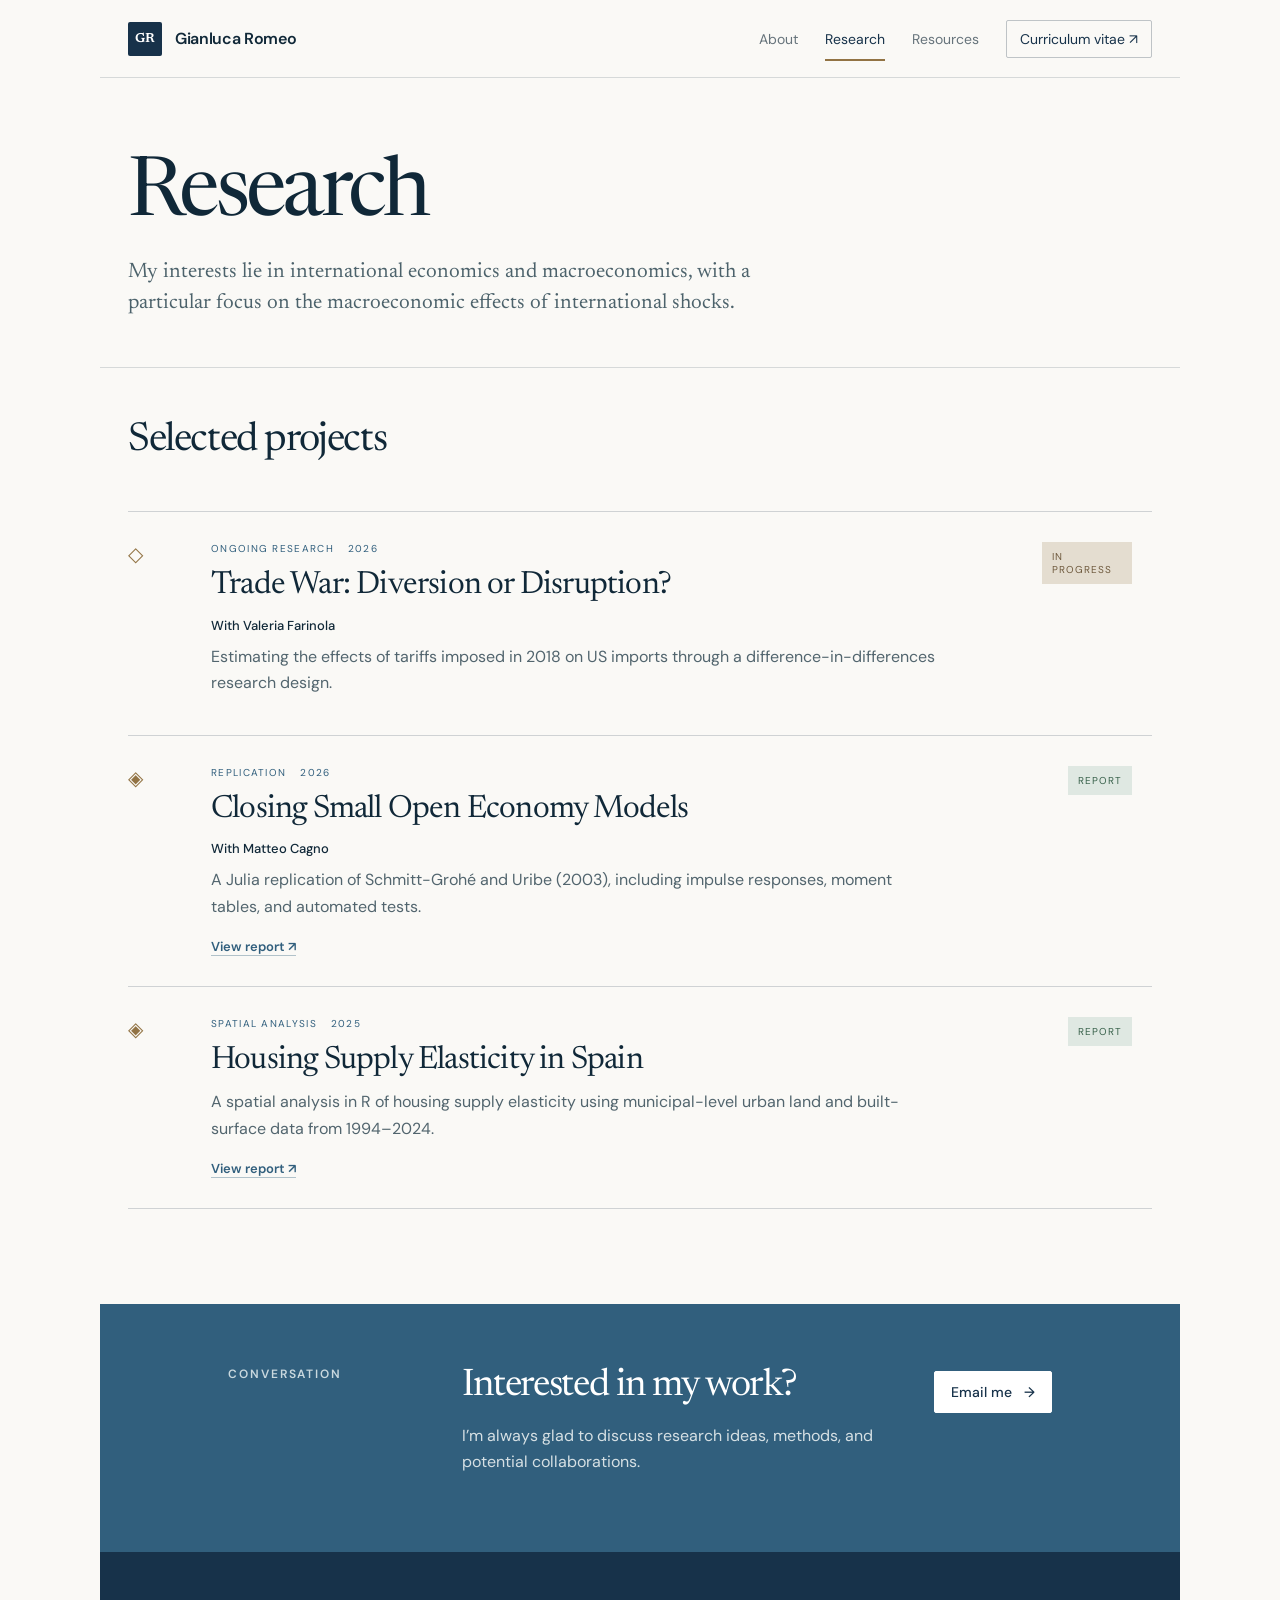
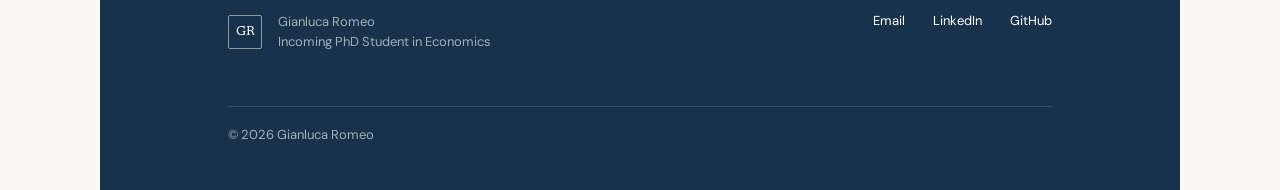
==== research.html @ e88b4da5 "personal website" ====
<!doctype html>
<html lang="en">
<head>
  <meta charset="UTF-8">
  <meta name="viewport" content="width=device-width, initial-scale=1">
  <meta name="description" content="Research by Gianluca Romeo in international economics, macroeconomics, housing markets, and applied econometrics.">
  <meta name="theme-color" content="#0d2538">
  <title>Research — Gianluca Romeo</title>
  <link rel="preconnect" href="https://fonts.googleapis.com">
  <link rel="preconnect" href="https://fonts.gstatic.com" crossorigin>
  <link href="https://fonts.googleapis.com/css2?family=DM+Sans:wght@400;500;600&family=Newsreader:opsz,wght@6..72,400;6..72,500&display=swap" rel="stylesheet">
  <link rel="stylesheet" href="assets/style.css">
</head>
<body>
  <header class="site-header">
    <a class="wordmark" href="index.html" aria-label="Gianluca Romeo, home">
      <span class="monogram">GR</span><span>Gianluca Romeo</span>
      <!-- <span class="header-institutions" aria-hidden="true"><span></span><img src="assets/unipd.png" alt=""><img src="assets/dsea.png" alt=""></span> -->
    </a>
    <nav aria-label="Primary navigation"><a href="index.html">About</a><a class="active" href="research.html">Research</a><a href="resources.html">Resources</a><a class="nav-cta" href="assets/cv.pdf">Curriculum vitae ↗</a></nav>
  </header>

  <main>
    <section class="research-hero wrap">
      <h1>Research</h1>
      <p>My interests lie in international economics and macroeconomics, with a particular focus on the macroeconomic effects of international shocks.</p>
    </section>

    <section class="projects wrap" aria-labelledby="projects-title">
      <div class="section-heading"><h2 id="projects-title">Selected projects</h2></div>
      <article class="project featured">
        <div class="project-number">◇</div>
        <div class="project-main">
          <div class="project-meta"><span>Ongoing research</span><span>2026</span></div>
          <h3>Trade War: Diversion or Disruption?</h3>
          <p class="coauthor">With Valeria Farinola</p>
          <p>Estimating the effects of tariffs imposed in 2018 on US imports through a difference-in-differences research design.</p>
        </div>
        <span class="project-status">In progress</span>
      </article>
      <article class="project">
        <div class="project-number">◈</div>
        <div class="project-main">
          <div class="project-meta"><span>Replication</span><span>2026</span></div>
          <h3>Closing Small Open Economy Models</h3>
          <p class="coauthor">With Matteo Cagno</p>
          <p>A Julia replication of Schmitt-Grohé and Uribe (2003), including impulse responses, moment tables, and automated tests.</p>
          <a class="text-link" href="https://gianluca-romeo.github.io/CSOEM_Replication/">View report <span>↗</span></a>
        </div>
        <span class="project-status complete">Report</span>
      </article>
      <article class="project">
        <div class="project-number">◈</div>
        <div class="project-main">
          <div class="project-meta"><span>Spatial analysis</span><span>2025</span></div>
          <h3>Housing Supply Elasticity in Spain</h3>
          <p>A spatial analysis in R of housing supply elasticity using municipal-level urban land and built-surface data from 1994–2024.</p>
          <a class="text-link" href="https://gianluca-romeo.github.io/HSE_Spain/">View report <span>↗</span></a>
        </div>
        <span class="project-status complete">Report</span>
      </article>
    </section>

    <section class="research-contact wrap">
      <p class="section-label">Conversation</p>
      <div><h2>Interested in my work?</h2><p>I’m always glad to discuss research ideas, methods, and potential collaborations.</p></div>
      <a class="button primary" href="mailto:gianlucaromeo2000@gmail.com">Email me <span>→</span></a>
    </section>
  </main>

  <footer class="site-footer wrap">
    <div><span class="monogram light">GR</span><p>Gianluca Romeo<br>Incoming PhD Student in Economics</p></div>
    <div class="footer-links"><a href="mailto:gianlucaromeo2000@gmail.com">Email</a><a href="https://www.linkedin.com/in/gianluca-romeo-a92a56165/">LinkedIn</a><a href="https://github.com/gianluca-romeo">GitHub</a></div>
    <p class="copyright">© 2026 Gianluca Romeo</p>
  </footer>
</body>
</html>
---- assets/style.css ----
:root{--ink:#102838;--navy:#0d2538;--paper:#f4f1ea;--white:#fffefa;--mist:#e5e9e5;--blue:#285c7a;--gold:#b6955f;--muted:#607078;--sans:"DM Sans",sans-serif;--serif:"Newsreader",Georgia,serif;--max:1200px}*{box-sizing:border-box}html{scroll-behavior:smooth}body{margin:0;background:var(--paper);color:var(--ink);font-family:var(--sans);font-size:16px;-webkit-font-smoothing:antialiased}a{color:inherit;text-decoration:none}.wrap{max-width:var(--max);margin:0 auto;padding-left:42px;padding-right:42px}.site-header{height:90px;max-width:var(--max);margin:0 auto;padding:0 42px;display:flex;align-items:center;justify-content:space-between;border-bottom:1px solid rgba(13,37,56,.15)}.wordmark{display:flex;align-items:center;gap:13px;font-weight:600;letter-spacing:-.02em}.monogram{width:38px;height:38px;border-radius:50%;display:inline-grid;place-items:center;background:var(--navy);color:white;font-family:var(--serif);font-size:15px}.site-header nav{display:flex;align-items:center;gap:32px;font-size:14px}.site-header nav a{color:var(--muted);position:relative}.site-header nav a:hover,.site-header nav a.active{color:var(--navy)}.site-header nav a.active:after{content:"";position:absolute;left:0;right:0;bottom:-13px;height:2px;background:var(--gold)}.site-header .nav-cta{padding:11px 17px;border:1px solid rgba(13,37,56,.25);color:var(--navy);transition:.2s}.site-header .nav-cta:hover{background:var(--navy);color:white;border-color:var(--navy)}.site-header .nav-cta:after{display:none}.hero{display:grid;grid-template-columns:1.12fr .88fr;gap:78px;min-height:680px;padding-top:76px;padding-bottom:86px;align-items:center}.kicker,.section-label{text-transform:uppercase;letter-spacing:.16em;font-size:12px;font-weight:600;color:var(--blue);margin:0 0 27px}.hero h1,.research-hero h1{font:400 clamp(54px,6.1vw,82px)/.98 var(--serif);letter-spacing:-.045em;margin:0;max-width:760px}.hero h1 em{font-weight:400;color:var(--blue)}.intro{font:400 19px/1.65 var(--sans);color:#465c67;max-width:620px;margin:30px 0}.actions{display:flex;gap:12px;margin:34px 0 50px}.button{display:inline-flex;align-items:center;justify-content:center;gap:35px;padding:15px 20px;font-size:14px;font-weight:600;border:1px solid rgba(13,37,56,.25);transition:.2s}.button:hover{transform:translateY(-2px)}.button.primary{background:var(--navy);color:white;border-color:var(--navy)}.button.primary:hover{background:var(--blue)}.button.secondary:hover{background:var(--white)}.focus-list{margin:0;display:grid;grid-template-columns:repeat(3,1fr);border-top:1px solid rgba(13,37,56,.18);padding-top:17px}.focus-list div{display:grid;gap:8px}.focus-list dt{font-size:11px;color:var(--gold);font-weight:600}.focus-list dd{margin:0;font:400 15px/1.3 var(--serif)}.profile{background:var(--navy);padding:14px;color:white;box-shadow:24px 24px 0 rgba(40,92,122,.12)}.portrait-wrap{height:480px;overflow:hidden;background:#ddd}.portrait-wrap img{width:100%;height:100%;object-fit:cover;object-position:center 25%}.profile-meta{padding:20px 9px 8px;display:flex;gap:14px;align-items:end;justify-content:space-between}.status{font-size:11px;text-transform:uppercase;letter-spacing:.13em;color:#bdcbd0}.status i{display:inline-block;width:6px;height:6px;border-radius:50%;background:#88ad92;margin-right:7px}.profile h2{font:400 26px/1 var(--serif);margin:11px 0 6px}.profile p{font-size:11px;color:#aebdc4;margin:0;max-width:235px;line-height:1.5}.institution{display:flex;align-items:center;gap:7px;background:white;padding:7px}.institution img{width:28px;height:28px;object-fit:contain}.statement{border-top:1px solid rgba(13,37,56,.15);padding-top:90px;padding-bottom:110px;display:grid;grid-template-columns:1fr 3fr;gap:32px}.statement h2,.section-heading h2,.research-contact h2{font:400 clamp(36px,4vw,52px)/1.08 var(--serif);letter-spacing:-.035em;margin:0;max-width:880px}.body-copy{display:grid;grid-template-columns:1fr 1fr;gap:52px;margin-top:44px}.body-copy p{margin:0;color:#52656e;line-height:1.75}.body-copy a,.text-link{color:var(--blue);border-bottom:1px solid rgba(40,92,122,.35)}.education-section{background:var(--white);max-width:none;padding-top:100px;padding-bottom:110px}.education-section>*{max-width:1116px;margin-left:auto;margin-right:auto}.section-heading{display:flex;align-items:end;justify-content:space-between;margin-bottom:48px}.section-heading .section-label{margin:0}.timeline{list-style:none;margin-top:0;margin-bottom:0;padding:0}.timeline li{display:grid;grid-template-columns:180px 1fr;gap:30px;border-top:1px solid #d9ddd9;padding:26px 0}.timeline li:last-child{border-bottom:1px solid #d9ddd9}.year{font-size:13px;color:var(--blue)}.timeline h3{font:400 24px/1.2 var(--serif);margin:0 0 7px}.timeline p{margin:0;color:var(--muted);font-size:14px}.site-footer{max-width:none;background:var(--navy);color:white;min-height:230px;padding-top:60px;padding-bottom:45px;display:grid;grid-template-columns:1fr auto;align-items:start}.site-footer>div,.site-footer>.copyright{max-width:1116px}.site-footer>div:first-child{display:flex;gap:16px;align-items:center}.monogram.light{background:transparent;border:1px solid rgba(255,255,255,.5)}.site-footer p{color:#9fb0b9;font-size:13px;line-height:1.5;margin:0}.footer-links{display:flex;gap:28px;font-size:13px}.footer-links a:hover{color:#cdb88f}.copyright{grid-column:1/-1;margin-top:55px!important;border-top:1px solid rgba(255,255,255,.12);padding-top:18px}.research-hero{padding-top:105px;padding-bottom:76px}.research-hero h1{font-size:clamp(70px,9vw,122px)}.research-hero>p:not(.kicker){font:400 24px/1.45 var(--serif);max-width:690px;color:#4c626b;margin:28px 0 48px}.topic-row{display:flex;flex-wrap:wrap;gap:9px}.topic-row span{border:1px solid rgba(13,37,56,.2);padding:9px 14px;font-size:12px;color:var(--blue)}.projects{padding-top:85px;padding-bottom:120px;border-top:1px solid rgba(13,37,56,.15)}.project{position:relative;display:grid;grid-template-columns:75px 1fr 100px;gap:25px;padding:38px 20px 38px 0;border-top:1px solid rgba(13,37,56,.18);transition:.2s}.project:last-child{border-bottom:1px solid rgba(13,37,56,.18)}.project:hover{background:rgba(255,255,255,.36);padding-left:20px}.project-number{font:400 20px var(--serif);color:var(--gold)}.project-meta{display:flex;gap:14px;text-transform:uppercase;letter-spacing:.13em;font-size:10px;color:var(--blue);margin-bottom:13px}.project h3{font:400 clamp(28px,3vw,40px)/1.1 var(--serif);margin:0 0 11px;letter-spacing:-.025em}.project p{max-width:730px;line-height:1.65;color:#52656e;margin:8px 0}.project .coauthor{color:var(--ink);font-size:13px;font-weight:500}.project-status{justify-self:end;align-self:start;font-size:10px;text-transform:uppercase;letter-spacing:.1em;background:#e4ddd0;padding:8px 10px;color:#6e593d}.project-status.complete{background:#dfe8e2;color:#38614b}.text-link{display:inline-block;font-size:13px;font-weight:600;margin-top:10px}.research-contact{display:grid;grid-template-columns:1fr 2.2fr auto;gap:35px;align-items:start;background:var(--blue);color:white;max-width:none;padding-top:75px;padding-bottom:75px}.research-contact>*{max-width:1116px}.research-contact .section-label{color:#c9d8de}.research-contact p:not(.section-label){color:#d6e0e4;max-width:540px;line-height:1.6}.research-contact .button{background:white;color:var(--navy);border-color:white;margin-top:5px}.research-contact h2{font-size:44px}
@media(max-width:900px){.site-header{padding:0 24px}.wrap{padding-left:24px;padding-right:24px}.hero{grid-template-columns:1fr;gap:50px}.profile{max-width:540px}.statement{grid-template-columns:1fr}.education-section>*{max-width:none}.site-footer{grid-template-columns:1fr;gap:35px}.copyright{margin-top:20px!important}.research-contact{grid-template-columns:1fr}.project{grid-template-columns:55px 1fr}.project-status{grid-column:2;grid-row:1;justify-self:end}}
@media(max-width:620px){.site-header{height:auto;min-height:82px;gap:18px}.wordmark>span:last-child{display:none}.site-header nav{gap:17px;font-size:13px}.site-header .nav-cta{display:none}.hero{padding-top:55px;min-height:0}.hero h1{font-size:48px}.intro{font-size:17px}.focus-list{grid-template-columns:1fr;gap:15px}.focus-list div{grid-template-columns:25px 1fr}.portrait-wrap{height:390px}.statement{padding-top:65px;padding-bottom:75px}.body-copy{grid-template-columns:1fr;gap:22px}.section-heading{display:block}.section-heading .section-label{margin-bottom:20px}.timeline li{grid-template-columns:1fr;gap:10px}.research-hero{padding-top:70px}.research-hero h1{font-size:66px}.project{grid-template-columns:38px 1fr;padding-right:0}.project:hover{padding-left:0}.project-status{display:none}.project h3{font-size:29px}.site-footer{padding-top:50px}.footer-links{flex-wrap:wrap}.research-contact{padding-top:60px;padding-bottom:60px}}
@media(prefers-reduced-motion:reduce){html{scroll-behavior:auto}.button,.project{transition:none}}

/* Restrained academic presentation */
:root{--paper:#faf9f6;--white:#fff;--navy:#17324a;--blue:#315f7d;--gold:#927344;--muted:#66737b;--max:1080px}
body{background:var(--paper)}
.site-header{height:78px;max-width:var(--max);padding:0 28px}.wrap{max-width:var(--max);padding-left:28px;padding-right:28px}
.monogram{width:34px;height:34px;font-size:13px;border-radius:2px}.site-header nav{gap:27px}.site-header .nav-cta{padding:9px 13px;border-radius:2px}
.hero{grid-template-columns:minmax(0,1fr) 280px;gap:80px;min-height:0;padding-top:86px;padding-bottom:95px;align-items:start}.hero-copy{padding-top:15px}
.hero h1{font-size:clamp(49px,6vw,66px);line-height:1.05;letter-spacing:-.035em;margin-bottom:22px}.hero .kicker{margin-bottom:15px}
.intro{font-family:var(--serif);font-size:23px;line-height:1.55;max-width:650px;margin:0 0 26px;color:#40545f}
.actions{margin:28px 0 43px}.button{gap:12px;padding:11px 16px;border-radius:2px;font-weight:500}.button:hover{transform:none}
.focus-list{max-width:640px;padding-top:14px}.focus-list dd{font-family:var(--sans);font-size:13px;color:#445862}
.profile{background:transparent;color:var(--ink);padding:0;box-shadow:none}.portrait-wrap{height:340px;background:#e8e7e3;border:1px solid rgba(13,37,56,.12)}
.profile-meta{padding:17px 0 0;display:block}.status{color:var(--blue);font-size:10px}.profile h2{font-size:22px;margin:7px 0 5px}.profile p{color:var(--muted);font-size:12px;max-width:280px}.institution{display:none}
.statement{padding-top:72px;padding-bottom:84px;grid-template-columns:150px 1fr}.statement h2{font-size:40px;max-width:750px}.body-copy{gap:44px;margin-top:32px;font-size:15px}
.education-section{padding-top:78px;padding-bottom:88px}.education-section>*{max-width:1024px}.section-heading h2{font-size:40px}.timeline li{padding:21px 0}.timeline h3{font-size:21px}
.site-footer{min-height:210px;padding-left:max(28px,calc((100% - 1024px)/2));padding-right:max(28px,calc((100% - 1024px)/2))}
.research-hero{padding-top:78px;padding-bottom:66px}.research-hero h1{font-size:clamp(56px,8vw,82px)}.research-hero>p:not(.kicker){font-size:21px;max-width:650px;margin:22px 0 36px}
.projects{padding-top:67px;padding-bottom:95px}.project{grid-template-columns:58px 1fr 90px;padding-top:30px;padding-bottom:30px}.project:hover{background:transparent;padding-left:0}.project h3{font-size:clamp(25px,3vw,32px)}
.research-contact{padding-left:max(28px,calc((100% - 1024px)/2));padding-right:max(28px,calc((100% - 1024px)/2));padding-top:62px;padding-bottom:62px}.research-contact h2{font-size:38px}
@media(max-width:760px){.hero{grid-template-columns:1fr;gap:38px;padding-top:58px}.profile{max-width:280px;grid-row:1}.hero-copy{grid-row:2}.portrait-wrap{height:320px}.statement{grid-template-columns:1fr}.body-copy{grid-template-columns:1fr}.research-contact{grid-template-columns:1fr}}
@media(max-width:620px){.site-header{padding:0 20px}.wrap{padding-left:20px;padding-right:20px}.hero h1{font-size:45px}.intro{font-size:20px}.focus-list{grid-template-columns:1fr}.statement h2,.section-heading h2{font-size:34px}}

/* Intro links and tighter section rhythm */
.intro a{
  color:var(--blue);
  text-decoration:none;
  background-image:linear-gradient(rgba(49,95,125,.38),rgba(49,95,125,.38));
  background-position:0 95%;
  background-repeat:no-repeat;
  background-size:100% 1px;
  transition:color .18s ease,background-size .18s ease;
}
.intro a:hover,
.intro a:focus-visible{
  color:var(--navy);
  background-size:100% 2px;
}
.intro a:focus-visible{
  outline:2px solid rgba(49,95,125,.28);
  outline-offset:3px;
}
.hero{padding-bottom:58px}
.education-section{padding-top:62px}
@media(max-width:760px){.hero{padding-bottom:48px}.education-section{padding-top:54px}}

/* Institutional logos in the site header */
.header-institutions{
  display:flex;
  align-items:center;
  gap:8px;
  flex:0 0 auto;
}
.header-institutions img{
  width:35px;
  height:35px;
  object-fit:contain;
}
.header-institutions>span{
  width:1px;
  height:25px;
  margin:0 3px 0 2px;
  background:rgba(23,50,74,.18);
}

/* Tighter transition into selected projects */
.research-hero{padding-bottom:34px}
.projects{padding-top:42px}

@media(max-width:760px){
  .header-institutions img{width:27px;height:27px}
  .header-institutions>span{height:22px}
  .research-hero{padding-bottom:28px}
  .projects{padding-top:34px}
}
@media(max-width:480px){
  .header-institutions{display:none}
}

/* Resources */
.resources-hero{padding-top:78px;padding-bottom:48px}
.resources-hero h1{font:400 clamp(56px,8vw,82px)/1 var(--serif);letter-spacing:-.045em;margin:0}
.resources-hero>p:not(.kicker){font:400 21px/1.55 var(--serif);max-width:710px;color:#4c626b;margin:22px 0 0}
.resources-library{padding-top:52px;padding-bottom:100px;border-top:1px solid rgba(13,37,56,.15)}
.resources-heading{display:grid;grid-template-columns:150px 1fr;gap:30px;align-items:end;margin-bottom:36px}
.resources-heading .section-label{margin:0}
.resources-heading h2{font:400 40px/1.08 var(--serif);letter-spacing:-.035em;margin:0}
.resource-entry{display:grid;grid-template-columns:58px 1fr 70px;gap:26px;padding:31px 0;border-top:1px solid rgba(13,37,56,.18)}
.resource-entry:nth-of-type(3){border-bottom:1px solid rgba(13,37,56,.18)}
.resource-index{font:400 19px var(--serif);color:var(--gold)}
.resource-meta{display:flex;gap:14px;text-transform:uppercase;letter-spacing:.13em;font-size:10px;color:var(--blue);margin-bottom:12px}
.resource-copy h3{font:400 clamp(25px,3vw,32px)/1.15 var(--serif);letter-spacing:-.025em;margin:0 0 10px}
.resource-copy>p{max-width:730px;color:#52656e;line-height:1.65;margin:0}
.resource-copy .resource-note{font-size:12px;color:var(--blue);margin-top:13px}
.resource-format{justify-self:end;align-self:start;font-size:10px;letter-spacing:.12em;color:var(--muted);border:1px solid rgba(13,37,56,.18);padding:7px 9px}
.resources-disclaimer{display:grid;grid-template-columns:180px 1fr;gap:28px;margin-top:42px;padding:24px 26px;background:#f1efe9;border-left:2px solid var(--gold)}
.resources-disclaimer span{font-size:11px;text-transform:uppercase;letter-spacing:.13em;color:var(--blue);font-weight:600}
.resources-disclaimer p{max-width:690px;font-size:13px;line-height:1.65;color:var(--muted);margin:0}
@media(max-width:620px){
  .resources-hero{padding-top:60px;padding-bottom:38px}
  .resources-library{padding-top:38px;padding-bottom:72px}
  .resources-heading{display:block}.resources-heading .section-label{margin-bottom:16px}.resources-heading h2{font-size:34px}
  .resource-entry{grid-template-columns:34px 1fr;gap:16px}.resource-format{display:none}
  .resources-disclaimer{grid-template-columns:1fr;gap:12px;padding:21px}
}

/* Match the Research transition to the Resources page */
.research-hero{padding-bottom:48px}
.research-hero>p:not(.kicker){margin-bottom:0}
.projects{padding-top:52px}
@media(max-width:620px){
  .research-hero{padding-bottom:38px}
  .projects{padding-top:38px}
}

/* Academic background logos */
.timeline li{grid-template-columns:180px minmax(0,1fr) 100px;align-items:center}
.education-logo{width:46px;height:46px;object-fit:contain;justify-self:end}
.education-logos{display:flex;align-items:center;justify-content:flex-end;gap:8px}
.education-logos .education-logo{width:46px;height:46px}
@media(max-width:620px){
  .timeline li{grid-template-columns:minmax(0,1fr) 85px}
  .timeline li .year{grid-column:1}
  .timeline li>div{grid-column:1}
  .education-logo{grid-column:2;grid-row:1 / span 2;width:40px;height:40px}
  .education-logos{grid-column:2;grid-row:1 / span 2;gap:5px}
  .education-logos .education-logo{width:40px;height:40px}
}
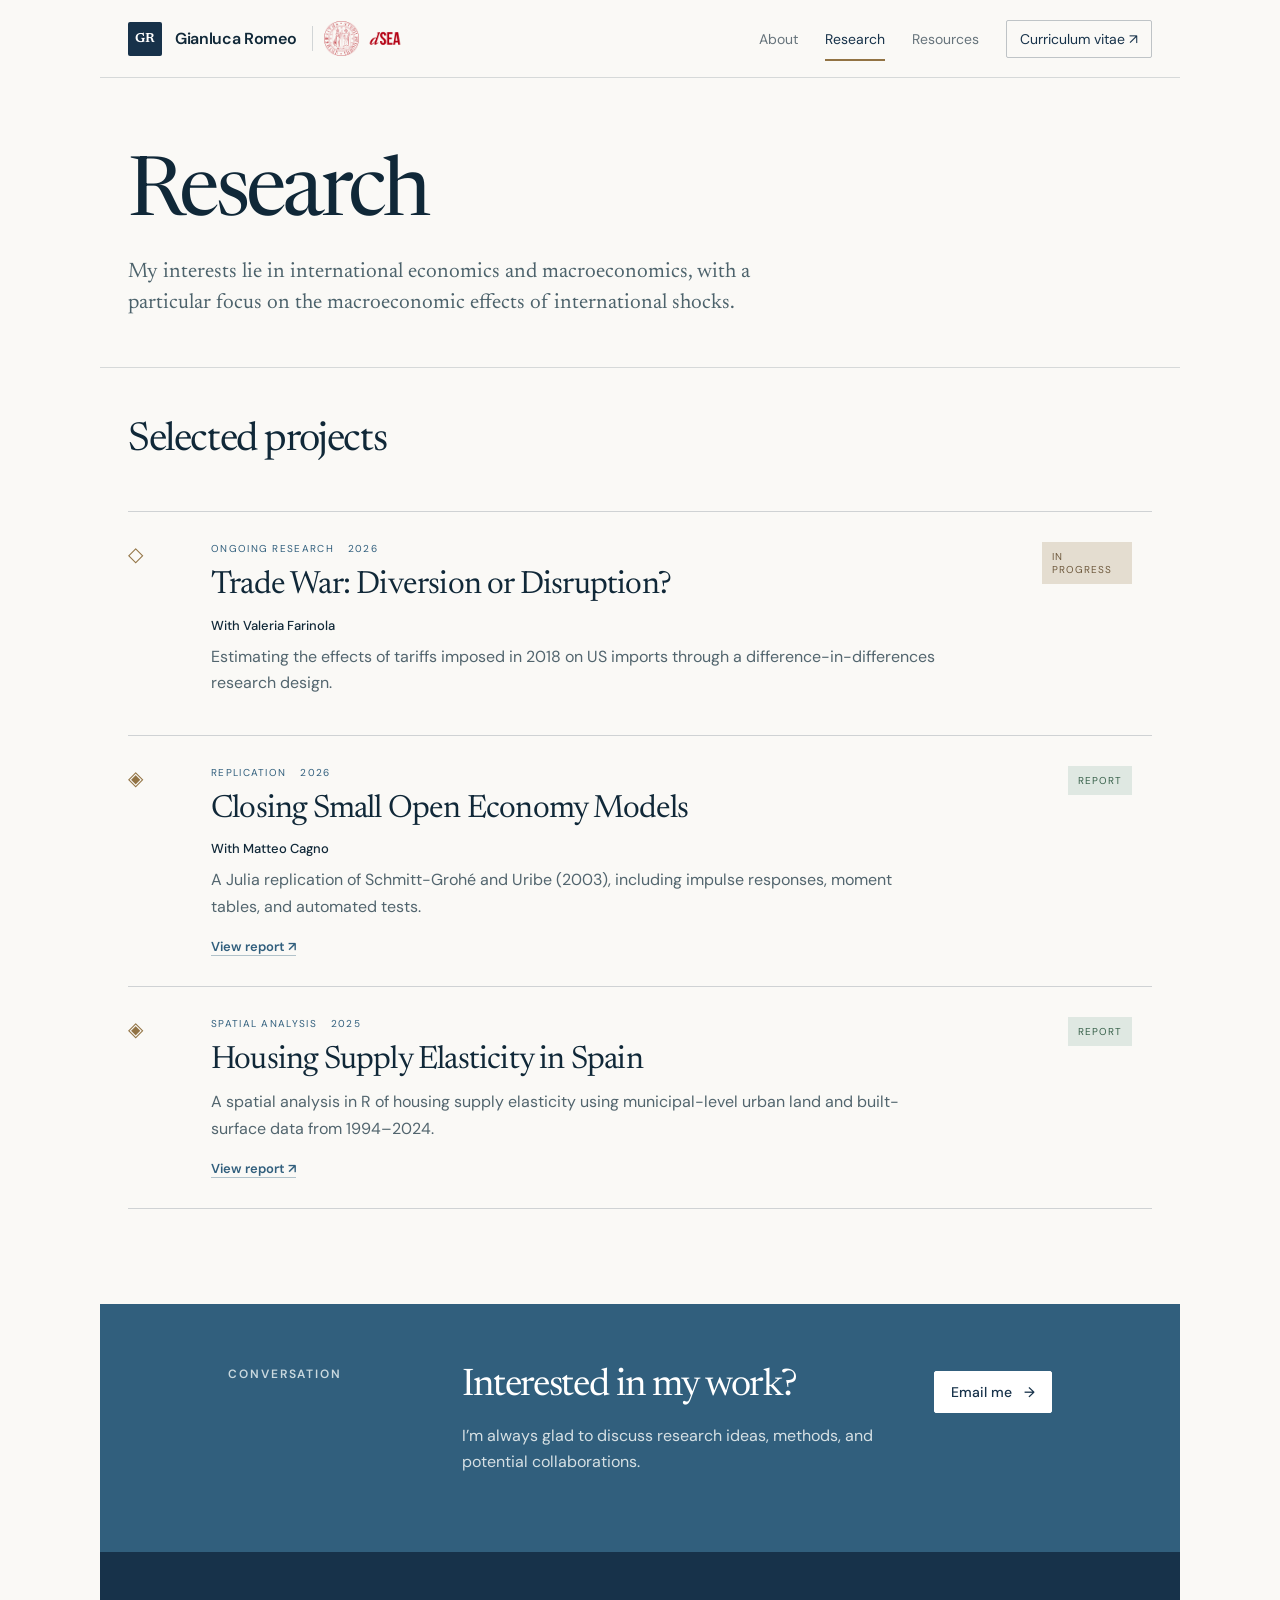
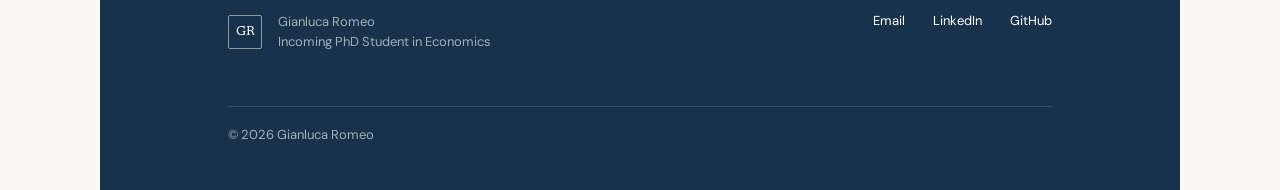
==== commit 5a8f86f9: "Update research.html" ====
--- a/research.html
+++ b/research.html
@@ -15,7 +15,7 @@
   <header class="site-header">
     <a class="wordmark" href="index.html" aria-label="Gianluca Romeo, home">
       <span class="monogram">GR</span><span>Gianluca Romeo</span>
-      <!-- <span class="header-institutions" aria-hidden="true"><span></span><img src="assets/unipd.png" alt=""><img src="assets/dsea.png" alt=""></span> -->
+      <span class="header-institutions" aria-hidden="true"><span></span><img src="assets/unipd.png" alt=""><img src="assets/dsea.png" alt=""></span>
     </a>
     <nav aria-label="Primary navigation"><a href="index.html">About</a><a class="active" href="research.html">Research</a><a href="resources.html">Resources</a><a class="nav-cta" href="assets/cv.pdf">Curriculum vitae ↗</a></nav>
   </header>
--- a/assets/style.css
+++ b/assets/style.css
@@ -129,3 +129,19 @@
   .education-logos{grid-column:2;grid-row:1 / span 2;gap:5px}
   .education-logos .education-logo{width:40px;height:40px}
 }
+
+@media (max-width: 900px) {
+  .project {
+    grid-template-columns: 34px minmax(0, 1fr);
+    gap: 16px;
+    padding-right: 0;
+  }
+
+  .project-main {
+    min-width: 0;
+  }
+
+  .project-status {
+    display: none;
+  }
+}
